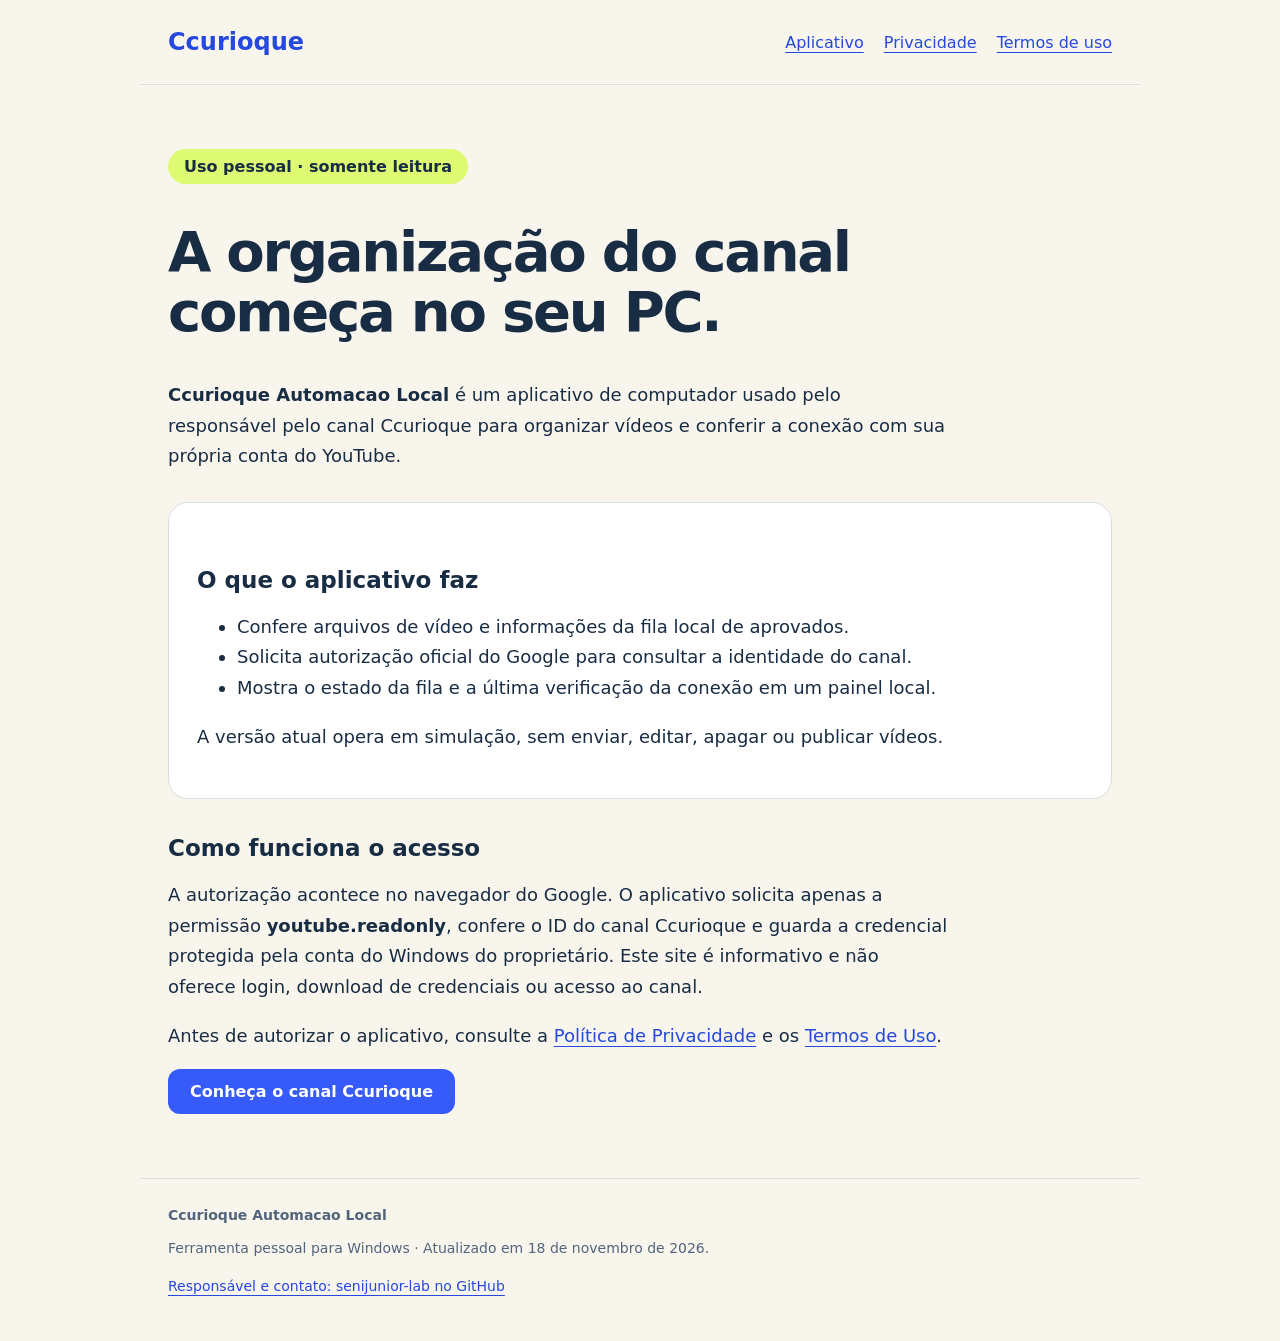
==== index.html @ 6f9934f7 "Publicar página informativa: index.html" ====
<!doctype html><html lang="pt-BR"><head><meta charset="utf-8"><meta name="viewport" content="width=device-width,initial-scale=1"><title>Aplicativo · Ccurioque Automacao Local</title><meta name="description" content="Aplicativo pessoal para organizar a fila local e consultar a identidade do canal Ccurioque com acesso somente leitura."><link rel="stylesheet" href="estilo.css"></head><body><header><a class="brand" href="index.html">Ccurioque</a><nav aria-label="Navegação principal"><a href="index.html">Aplicativo</a><a href="privacidade.html">Privacidade</a><a href="termos.html">Termos de uso</a></nav></header><main><span class="tag">Uso pessoal · somente leitura</span><h1>A organização do canal começa no seu PC.</h1><p><strong>Ccurioque Automacao Local</strong> é um aplicativo de computador usado pelo responsável pelo canal Ccurioque para organizar vídeos e conferir a conexão com sua própria conta do YouTube.</p><div class="card"><h2>O que o aplicativo faz</h2><ul><li>Confere arquivos de vídeo e informações da fila local de aprovados.</li><li>Solicita autorização oficial do Google para consultar a identidade do canal.</li><li>Mostra o estado da fila e a última verificação da conexão em um painel local.</li></ul><p>A versão atual opera em simulação, sem enviar, editar, apagar ou publicar vídeos.</p></div><h2>Como funciona o acesso</h2><p>A autorização acontece no navegador do Google. O aplicativo solicita apenas a permissão <strong>youtube.readonly</strong>, confere o ID do canal Ccurioque e guarda a credencial protegida pela conta do Windows do proprietário. Este site é informativo e não oferece login, download de credenciais ou acesso ao canal.</p><p>Antes de autorizar o aplicativo, consulte a <a href="privacidade.html">Política de Privacidade</a> e os <a href="termos.html">Termos de Uso</a>.</p><a class="button" href="https://www.youtube.com/@Ccurioque">Conheça o canal Ccurioque</a></main><footer><strong>Ccurioque Automacao Local</strong><p>Ferramenta pessoal para Windows · Atualizado em 18 de novembro de 2026.</p><p><a href="https://github.com/senijunior-lab">Responsável e contato: senijunior-lab no GitHub</a></p></footer></body></html>
---- estilo.css ----
:root{font-family:system-ui,sans-serif;color:#182c43;background:#f8f5ed}*{box-sizing:border-box}body{margin:0}header,main,footer{max-width:1000px;margin:auto;padding:28px}header{display:flex;justify-content:space-between;gap:20px;align-items:center;border-bottom:1px solid #d9dfdd}.brand{font-size:24px;font-weight:900;color:#2548df;text-decoration:none}nav{display:flex;gap:20px;flex-wrap:wrap}a{color:#2548df;text-underline-offset:4px}main{padding-top:64px;padding-bottom:64px;min-height:60vh}h1{font-size:clamp(32px,5vw,56px);letter-spacing:-.04em;line-height:1.08;max-width:800px}h2{margin-top:36px;font-size:23px}p,li{font-size:18px;line-height:1.7;max-width:780px}.tag{display:inline-block;background:#defa72;border-radius:24px;padding:8px 16px;font-weight:700}.card{background:#fff;border:1px solid #d9dfdd;border-radius:20px;padding:28px;margin:30px 0}.button{display:inline-block;background:#365bfa;color:white;padding:13px 22px;border-radius:12px;text-decoration:none;font-weight:700}footer{border-top:1px solid #d9dfdd;font-size:14px;color:#53657c}footer p{font-size:14px}@media(max-width:600px){header{display:block}nav{margin-top:20px;gap:14px}main{padding-top:36px}}
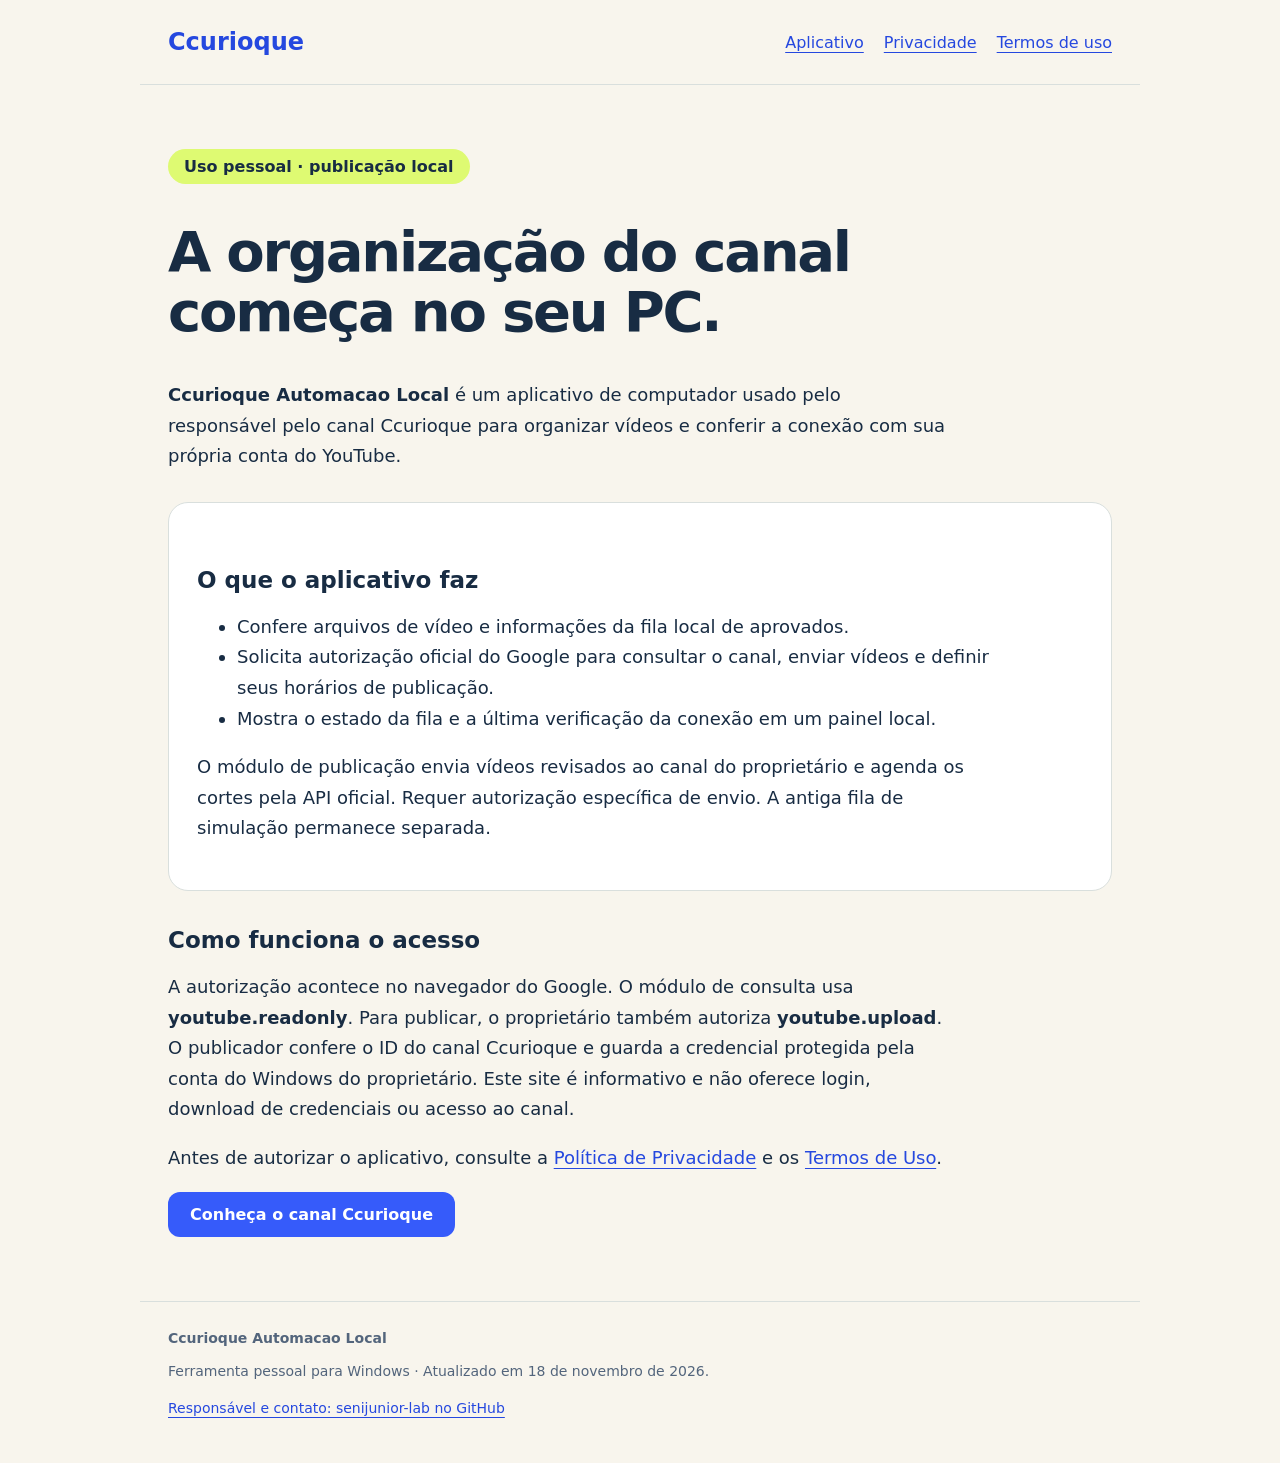
==== commit 683cb81e: "Documenta envio autorizado pela API e armazenamento local cifrado" ====
--- a/index.html
+++ b/index.html
@@ -1 +1 @@
-<!doctype html><html lang="pt-BR"><head><meta charset="utf-8"><meta name="viewport" content="width=device-width,initial-scale=1"><title>Aplicativo · Ccurioque Automacao Local</title><meta name="description" content="Aplicativo pessoal para organizar a fila local e consultar a identidade do canal Ccurioque com acesso somente leitura."><link rel="stylesheet" href="estilo.css"></head><body><header><a class="brand" href="index.html">Ccurioque</a><nav aria-label="Navegação principal"><a href="index.html">Aplicativo</a><a href="privacidade.html">Privacidade</a><a href="termos.html">Termos de uso</a></nav></header><main><span class="tag">Uso pessoal · somente leitura</span><h1>A organização do canal começa no seu PC.</h1><p><strong>Ccurioque Automacao Local</strong> é um aplicativo de computador usado pelo responsável pelo canal Ccurioque para organizar vídeos e conferir a conexão com sua própria conta do YouTube.</p><div class="card"><h2>O que o aplicativo faz</h2><ul><li>Confere arquivos de vídeo e informações da fila local de aprovados.</li><li>Solicita autorização oficial do Google para consultar a identidade do canal.</li><li>Mostra o estado da fila e a última verificação da conexão em um painel local.</li></ul><p>A versão atual opera em simulação, sem enviar, editar, apagar ou publicar vídeos.</p></div><h2>Como funciona o acesso</h2><p>A autorização acontece no navegador do Google. O aplicativo solicita apenas a permissão <strong>youtube.readonly</strong>, confere o ID do canal Ccurioque e guarda a credencial protegida pela conta do Windows do proprietário. Este site é informativo e não oferece login, download de credenciais ou acesso ao canal.</p><p>Antes de autorizar o aplicativo, consulte a <a href="privacidade.html">Política de Privacidade</a> e os <a href="termos.html">Termos de Uso</a>.</p><a class="button" href="https://www.youtube.com/@Ccurioque">Conheça o canal Ccurioque</a></main><footer><strong>Ccurioque Automacao Local</strong><p>Ferramenta pessoal para Windows · Atualizado em 18 de novembro de 2026.</p><p><a href="https://github.com/senijunior-lab">Responsável e contato: senijunior-lab no GitHub</a></p></footer></body></html>+<!doctype html><html lang="pt-BR"><head><meta charset="utf-8"><meta name="viewport" content="width=device-width,initial-scale=1"><title>Aplicativo · Ccurioque Automacao Local</title><meta name="description" content="Aplicativo pessoal para consultar o canal Ccurioque e publicar vídeos autorizados pela API do YouTube."><link rel="stylesheet" href="estilo.css"></head><body><header><a class="brand" href="index.html">Ccurioque</a><nav aria-label="Navegação principal"><a href="index.html">Aplicativo</a><a href="privacidade.html">Privacidade</a><a href="termos.html">Termos de uso</a></nav></header><main><span class="tag">Uso pessoal · publicação local</span><h1>A organização do canal começa no seu PC.</h1><p><strong>Ccurioque Automacao Local</strong> é um aplicativo de computador usado pelo responsável pelo canal Ccurioque para organizar vídeos e conferir a conexão com sua própria conta do YouTube.</p><div class="card"><h2>O que o aplicativo faz</h2><ul><li>Confere arquivos de vídeo e informações da fila local de aprovados.</li><li>Solicita autorização oficial do Google para consultar o canal, enviar vídeos e definir seus horários de publicação.</li><li>Mostra o estado da fila e a última verificação da conexão em um painel local.</li></ul><p>O módulo de publicação envia vídeos revisados ao canal do proprietário e agenda os cortes pela API oficial. Requer autorização específica de envio. A antiga fila de simulação permanece separada.</p></div><h2>Como funciona o acesso</h2><p>A autorização acontece no navegador do Google. O módulo de consulta usa <strong>youtube.readonly</strong>. Para publicar, o proprietário também autoriza <strong>youtube.upload</strong>. O publicador confere o ID do canal Ccurioque e guarda a credencial protegida pela conta do Windows do proprietário. Este site é informativo e não oferece login, download de credenciais ou acesso ao canal.</p><p>Antes de autorizar o aplicativo, consulte a <a href="privacidade.html">Política de Privacidade</a> e os <a href="termos.html">Termos de Uso</a>.</p><a class="button" href="https://www.youtube.com/@Ccurioque">Conheça o canal Ccurioque</a></main><footer><strong>Ccurioque Automacao Local</strong><p>Ferramenta pessoal para Windows · Atualizado em 18 de novembro de 2026.</p><p><a href="https://github.com/senijunior-lab">Responsável e contato: senijunior-lab no GitHub</a></p></footer></body></html>
